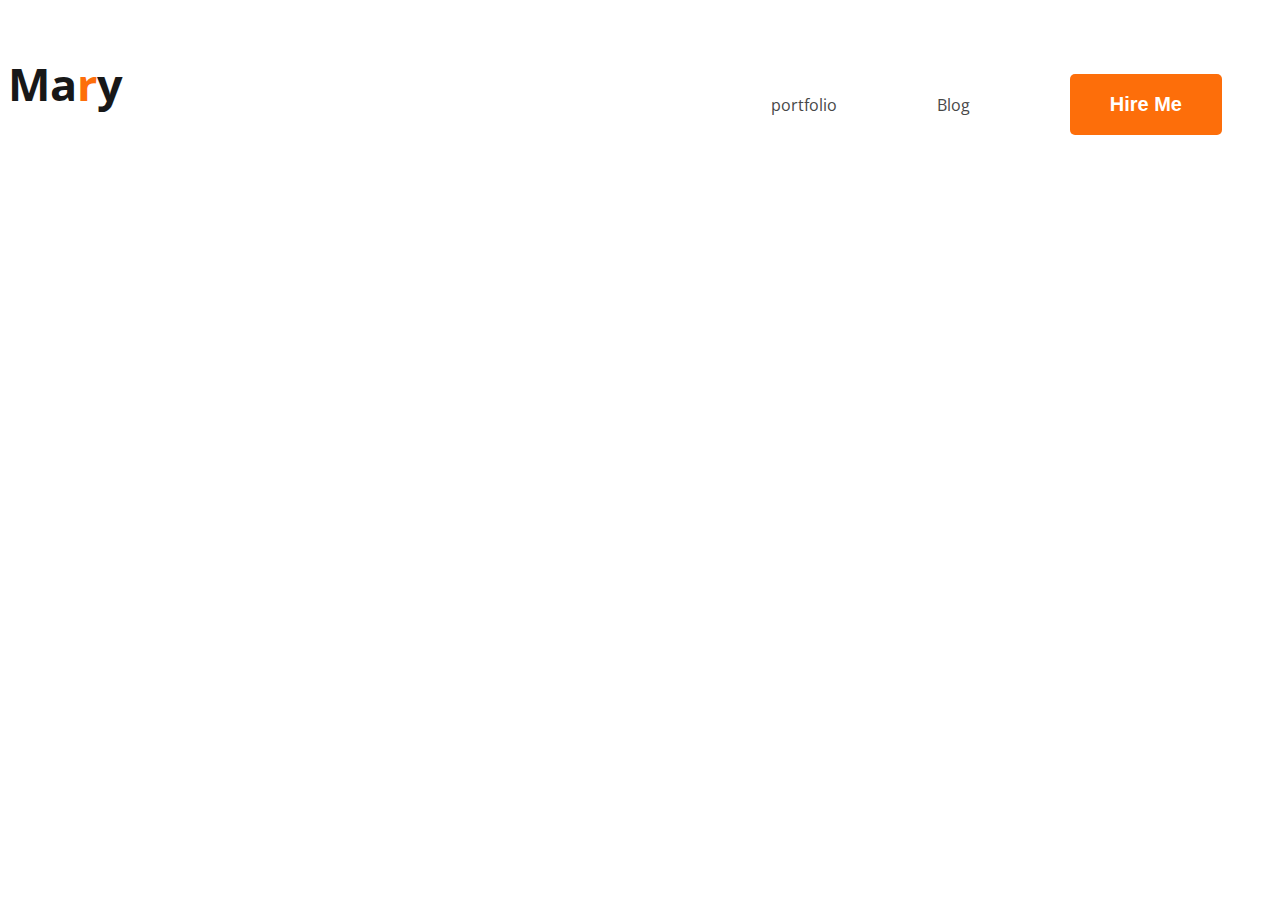
==== index 1.html @ b3625f50 "added nav bar" ====
<!DOCTYPE html>
<html lang="en">

<head>
    <meta charset="UTF-8">
    <meta name="viewport" content="width=device-width, initial-scale=1.0">
    <title>web-developer-portfolio-1</title>
    <link rel="preconnect" href="https://fonts.googleapis.com">
    <link rel="preconnect" href="https://fonts.gstatic.com" crossorigin>
    <link href="https://fonts.googleapis.com/css2?family=Open+Sans:ital@0;1&display=swap" rel="stylesheet">
    <link rel="stylesheet" href="styles/portfolio 1.css">
</head>

<body>
    <header class="header">
        <nav>
            <h3 class="nav-title">Ma<span class="text-primary">r</span>y</h3>
            <ul>
                <li><a href="">portfolio</a></li>
                <li><a href="">Blog</a></li>
                <li><button class="btn-primary">Hire Me</button></li>
            </ul>
        </nav>
    </header>
    <main>

    </main>
    <footer>

    </footer>
</body>

</html>
---- styles/portfolio 1.css ----
/* common shared style */
body{
    font-family: "Open Sans", sans-serif;
  font-optical-sizing: auto;
  font-weight: 400;
  font-style: normal;
  font-variation-settings:
    "wdth" 100;
}
.text-primary{
    color: #FD6E0A;
}
.btn-primary{
    border-radius: 5px;
    font-weight: bold;
    background-color: #FD6E0A;
    color: #FFFFFF;
    border: 0;
    font-size: 20px;
    padding: 19px 40px;
}
  
/* nav related styles */
nav{
    display: flex;
    justify-content: space-between;

}
.nav-title{
color:#181818;
font-size: 45px;
font-weight: extrabold;
}
nav>ul{
    display: flex;
    align-items: center;
}
nav li {
list-style: none;
    margin: 50px;
}
nav a{
    text-decoration: none;
    color: #474747
}
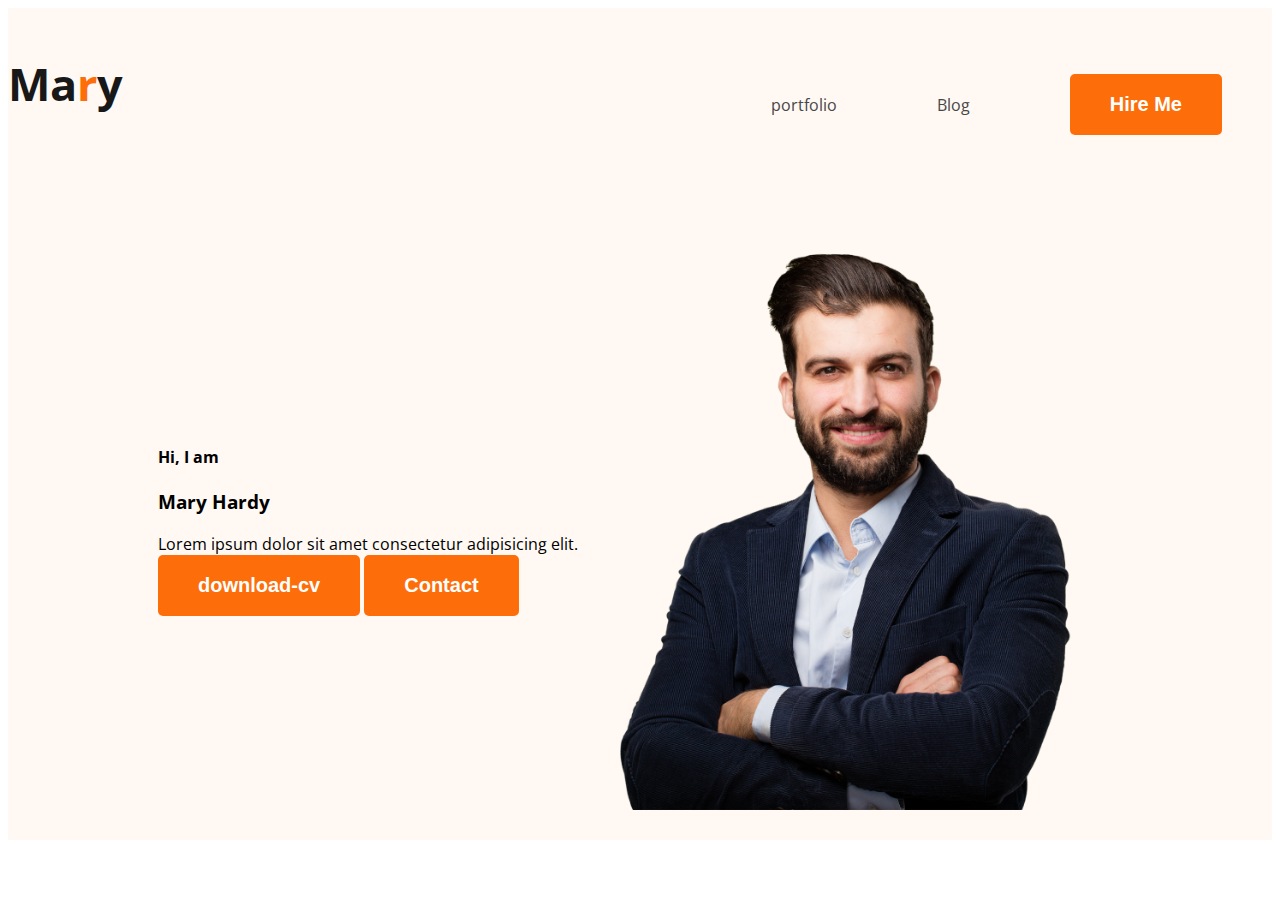
==== commit 6da0fa5c: "added banner" ====
--- a/index 1.html
+++ b/index 1.html
@@ -21,6 +21,16 @@
                 <li><button class="btn-primary">Hire Me</button></li>
             </ul>
         </nav>
+        <div class="banner">
+            <div class="banner-content">
+                <h4 class="banner-greting">Hi, I am</h4>
+                <h3 class="banner-title">Mary Hardy</h3>
+                <div class="banner-description">Lorem ipsum dolor sit amet consectetur adipisicing elit.</div>
+                <button class="btn-primary">download-cv</button>
+                <button class="btn-primary">Contact</button>
+            </div>
+            <img class="profile-pic" src="images/hardy.png" alt="">
+        </div>
     </header>
     <main>
 
--- a/styles/portfolio 1.css
+++ b/styles/portfolio 1.css
@@ -43,3 +43,15 @@
     text-decoration: none;
     color: #474747
 }
+/* header related styles */
+.header{
+    background-color: #FFF8F3;
+}
+.banner{
+    padding: 30px 30px 30px 150px;
+    display: flex;
+    align-items: center;
+}
+.banner .profile-pic{
+    width: 500px;
+}
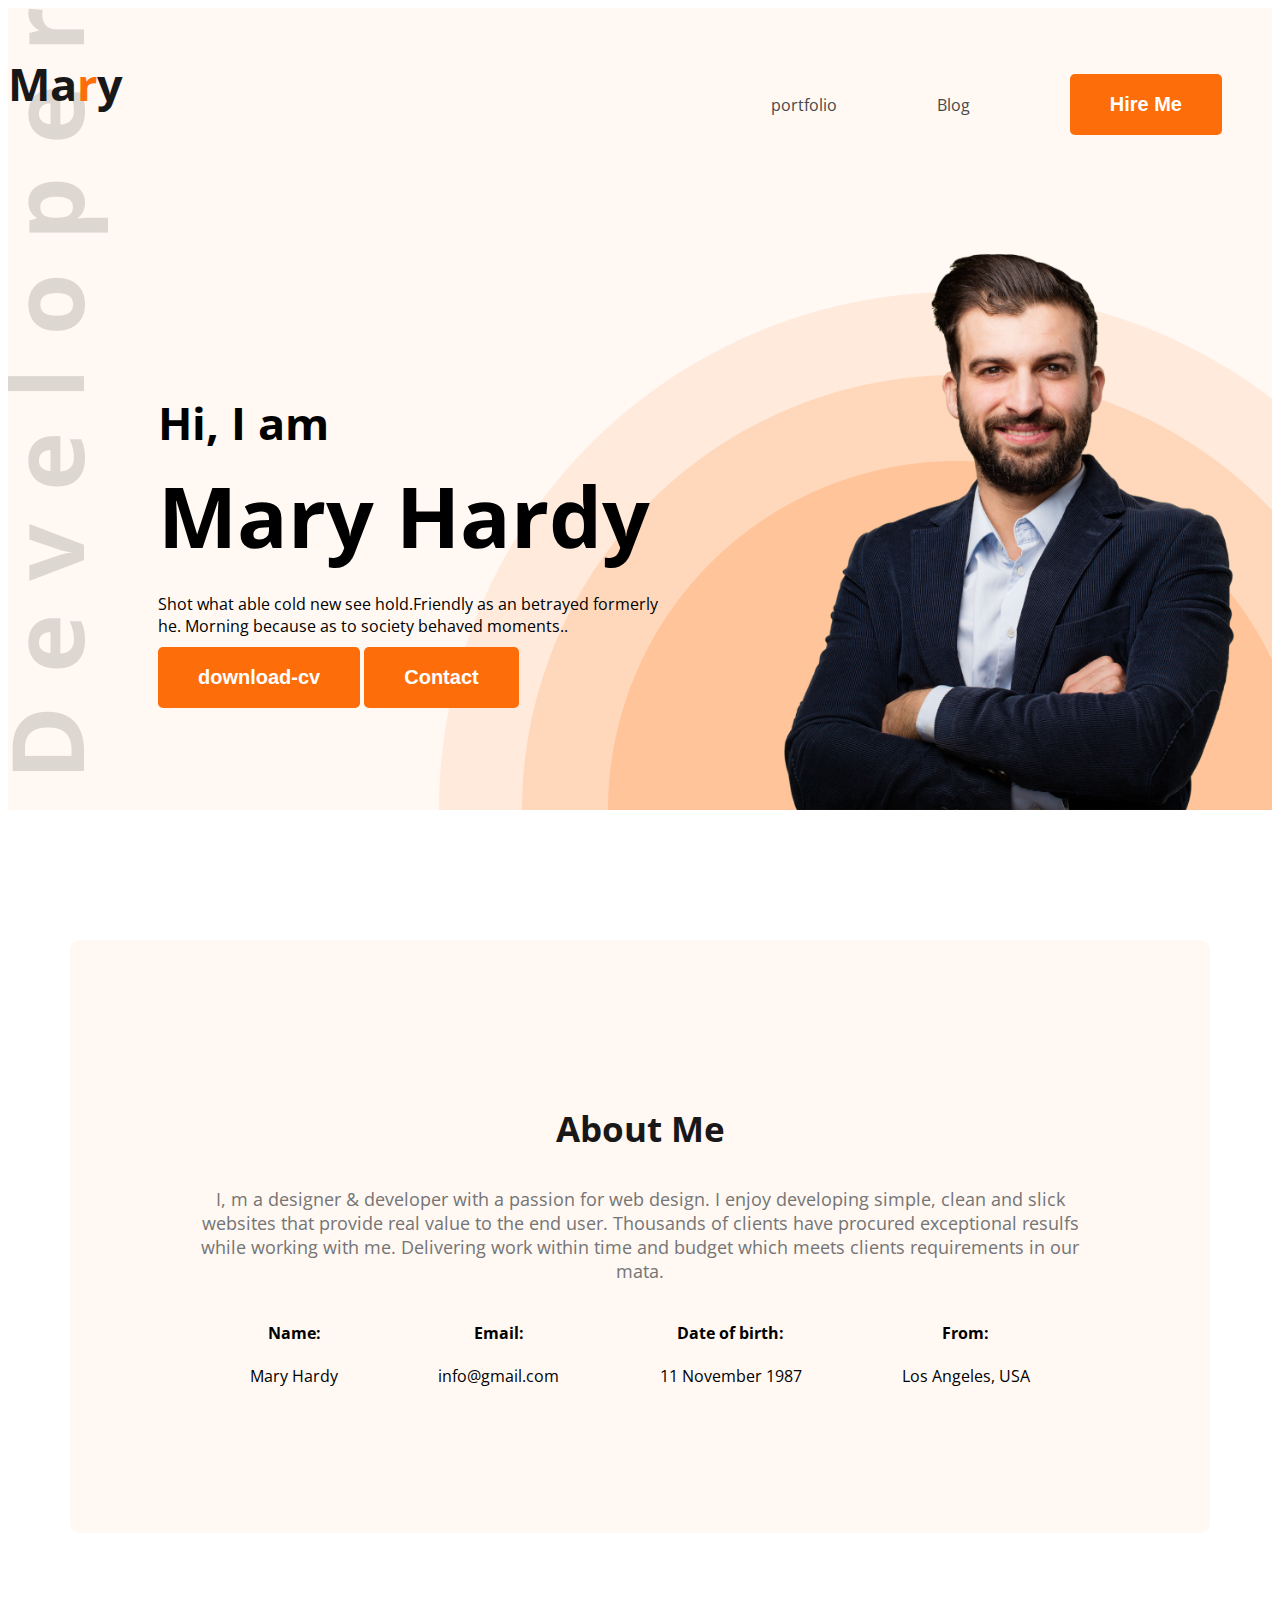
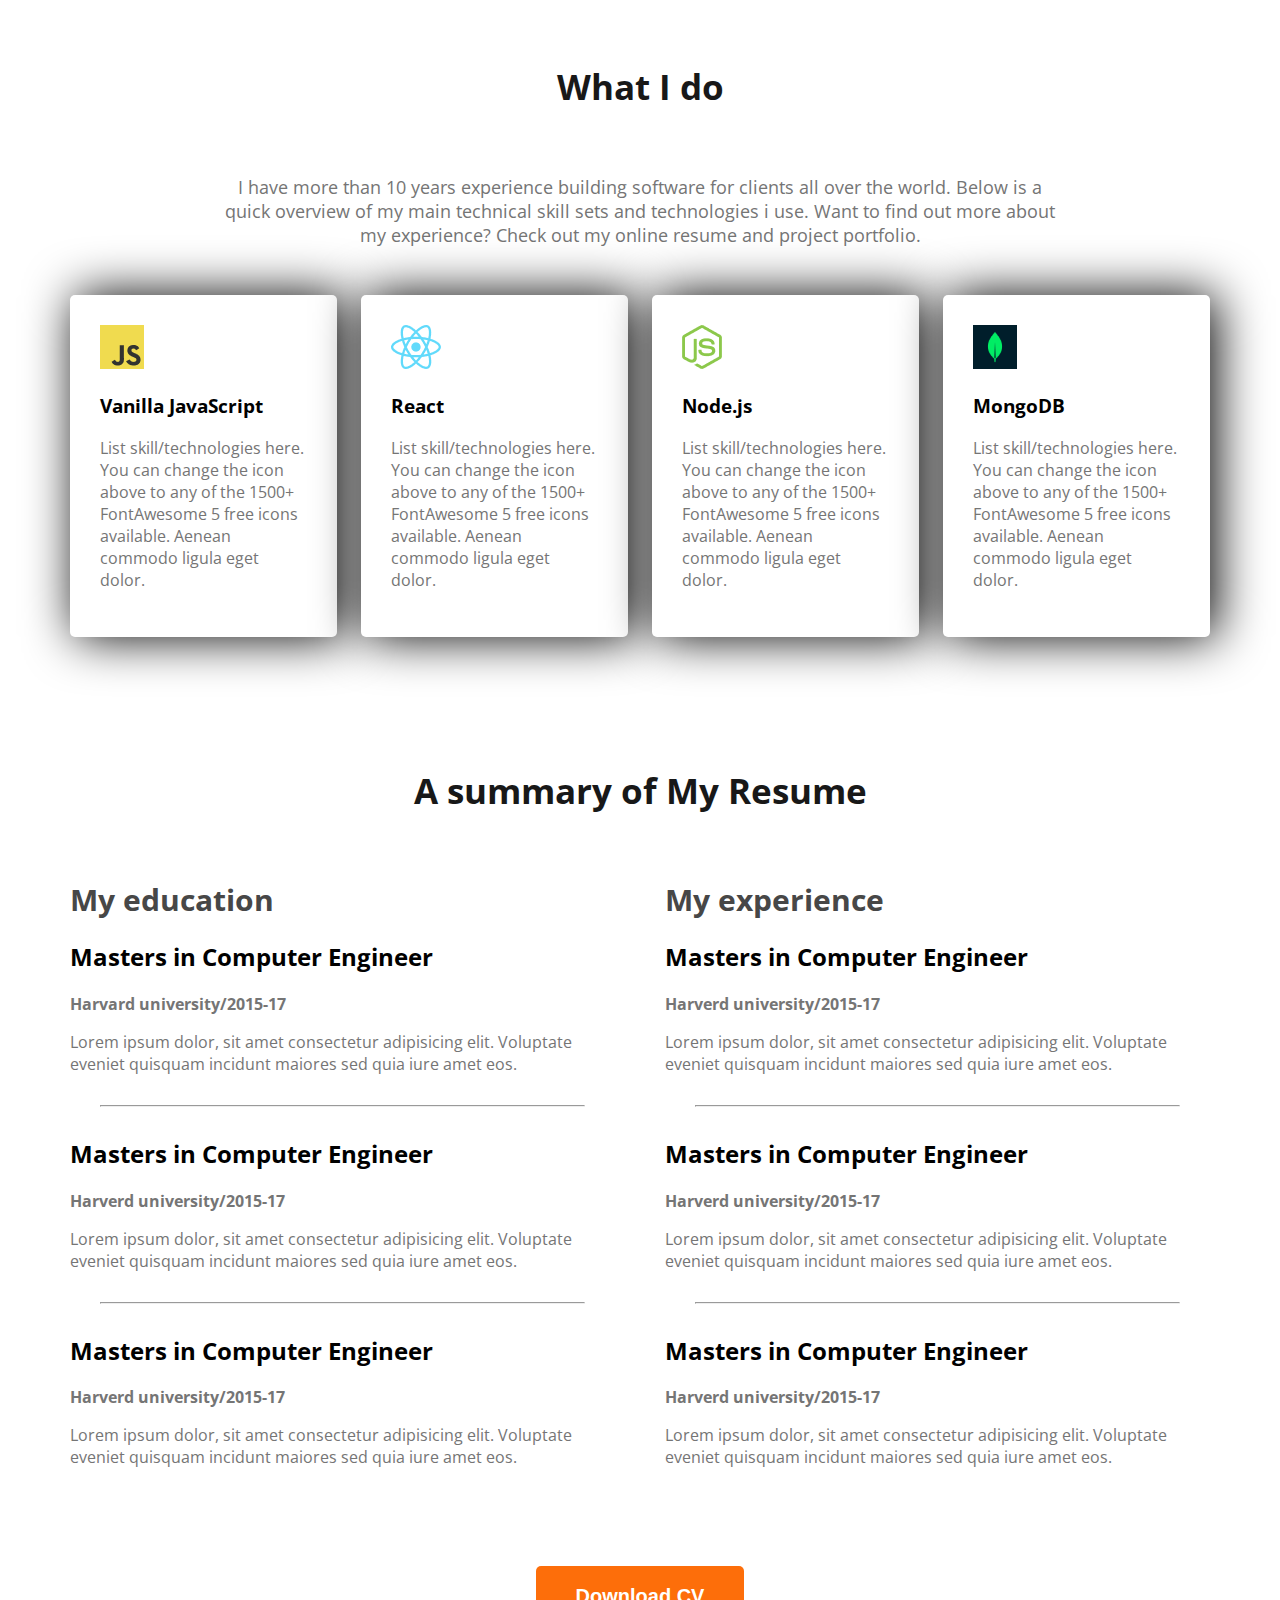
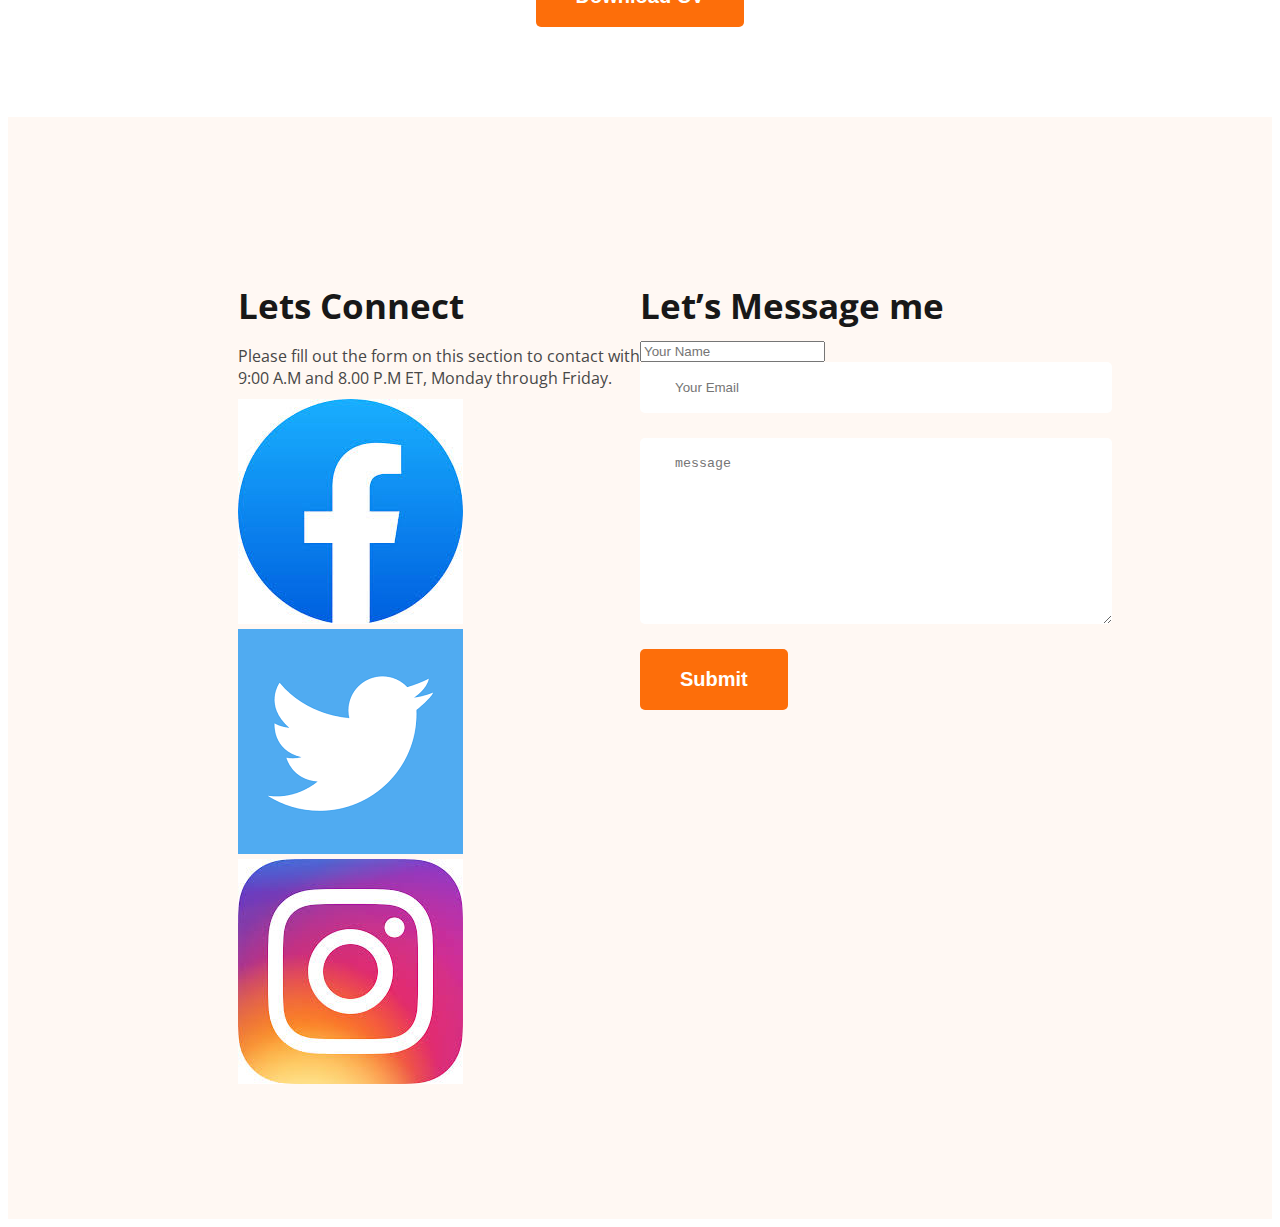
==== commit dba63629: "finised the Merry  Hardy" ====
--- a/index 1.html
+++ b/index 1.html
@@ -23,9 +23,10 @@
         </nav>
         <div class="banner">
             <div class="banner-content">
-                <h4 class="banner-greting">Hi, I am</h4>
+                <h4 class="banner-greeting">Hi, I am</h4>
                 <h3 class="banner-title">Mary Hardy</h3>
-                <div class="banner-description">Lorem ipsum dolor sit amet consectetur adipisicing elit.</div>
+                <div class="banner-description">Shot what able cold new see hold.Friendly as an betrayed formerly he.
+                    Morning because as to society behaved moments..</div>
                 <button class="btn-primary">download-cv</button>
                 <button class="btn-primary">Contact</button>
             </div>
@@ -33,9 +34,134 @@
         </div>
     </header>
     <main>
-
+        <section class="about">
+            <h3 class="section-title">About Me</h3>
+            <p class="section-description">I, m a designer & developer with a passion for web design. I enjoy developing
+                simple, clean and slick websites that provide real value to the end user. Thousands of clients have
+                procured exceptional resulfs while working with me. Delivering work within time and budget which meets
+                clients requirements in our mata.</p>
+            <div class="about-info-container">
+                <div class="about-info">
+                    <h4 class="info-title">Name:</h4>
+                    <p class="info-description">Mary Hardy</p>
+                </div>
+                <div class="about-info">
+                    <h4 class="info-title">Email:</h4>
+                    <p class="info-description">info@gmail.com</p>
+                </div>
+                <div class="about-info">
+                    <h4 class="info-title">Date of birth:</h4>
+                    <p class="info-description">11 November 1987</p>
+                </div>
+                <div class="about-info">
+                    <h4 class="info-title">From:</h4>
+                    <p class="info-description">Los Angeles, USA</p>
+                </div>
+            </div>
+        </section>
+        <Section>
+            <h3 class="section-title">What I do</h3>
+            <p id="what-i-do-description" class="section-description">I have more than 10 years experience building
+                software for clients all over the world. Below is a quick overview of my main technical skill sets and
+                technologies i use. Want to find out more about my experience? Check out my online resume and project
+                portfolio.</p>
+            <div class="skills-container">
+                <div class="skill">
+                    <img src="images/icons/js.png" alt="">
+                    <h3 class="skill-title">Vanilla JavaScript</h3>
+                    <p class="skill-description">List skill/technologies here. You can change the icon above to any of
+                        the 1500+ FontAwesome 5 free icons available. Aenean commodo ligula eget dolor.</p>
+                </div>
+                <div class="skill">
+                    <img src="images/icons/react.png" alt="">
+                    <h3 class="skill-title">React</h3>
+                    <p class="skill-description">List skill/technologies here. You can change the icon above to any of
+                        the 1500+ FontAwesome 5 free icons available. Aenean commodo ligula eget dolor.</p>
+                </div>
+                <div class="skill">
+                    <img src="images/icons/nodejs.png" alt="">
+                    <h3 class="skill-title">Node.js</h3>
+                    <p class="skill-description">List skill/technologies here. You can change the icon above to any of
+                        the 1500+ FontAwesome 5 free icons available. Aenean commodo ligula eget dolor.</p>
+                </div>
+                <div class="skill">
+                    <img src="images/icons/mongo.png" alt="">
+                    <h3 class="skill-title">MongoDB</h3>
+                    <p class="skill-description">List skill/technologies here. You can change the icon above to any of
+                        the 1500+ FontAwesome 5 free icons available. Aenean commodo ligula eget dolor.</p>
+                </div>
+            </div>
+        </Section>
+                <section>
+                    <h3 class="section-title">A summary of My Resume</h3>
+                   <div class="resume-container">
+                    <div class="resume-column">
+                        <h3 class="resume-column-title">My education</h3>
+                        <div class="resume-item">
+                            <h2 class="resume-item-title">Masters in Computer Engineer</h2>
+                            <h3 class="resume-item-institute">Harvard university/2015-17</h3>
+                            <p class="resume-item-description">Lorem ipsum dolor, sit amet consectetur adipisicing elit. Voluptate eveniet quisquam incidunt maiores sed quia iure amet eos.</p>
+                        </div>
+                    <hr>
+                        <div class="resume-item">
+                            <h2 class="resume-item-title">Masters in Computer Engineer</h2>
+                            <h3 class="resume-item-institute">Harverd university/2015-17</h3>
+                            <p class="resume-item-description">Lorem ipsum dolor, sit amet consectetur adipisicing elit. Voluptate eveniet quisquam incidunt maiores sed quia iure amet eos.</p>
+                        </div>
+                    <hr>
+                        <div class="resume-item">
+                            <h2 class="resume-item-title">Masters in Computer Engineer</h2>
+                            <h3 class="resume-item-institute">Harverd university/2015-17</h3>
+                            <p class="resume-item-description">Lorem ipsum dolor, sit amet consectetur adipisicing elit. Voluptate eveniet quisquam incidunt maiores sed quia iure amet eos.</p>
+                        </div>
+                        </div>
+                    
+                    <div class="resume-column">
+                        <h3 class="resume-column-title">My experience</h3>
+                        <div class="resume-item">
+                            <h2 class="resume-item-title">Masters in Computer Engineer</h2>
+                            <h3 class="resume-item-institute">Harverd university/2015-17</h3>
+                            <p class="resume-item-description">Lorem ipsum dolor, sit amet consectetur adipisicing elit. Voluptate eveniet quisquam incidunt maiores sed quia iure amet eos.</p>
+                        </div>
+                    <hr>
+                        <div class="resume-item">
+                            <h2 class="resume-item-title">Masters in Computer Engineer</h2>
+                            <h3 class="resume-item-institute">Harverd university/2015-17</h3>
+                            <p class="resume-item-description">Lorem ipsum dolor, sit amet consectetur adipisicing elit. Voluptate eveniet quisquam incidunt maiores sed quia iure amet eos.</p>
+                        </div>
+                    <hr>
+                        <div class="resume-item">
+                            <h2 class="resume-item-title">Masters in Computer Engineer</h2>
+                            <h3 class="resume-item-institute">Harverd university/2015-17</h3>
+                            <p class="resume-item-description">Lorem ipsum dolor, sit amet consectetur adipisicing elit. Voluptate eveniet quisquam incidunt maiores sed quia iure amet eos.</p>
+                        </div>
+                    </div>
+                    </div>
+                    <div class="download-cv">
+                        <button class="btn-primary"><i class="fa-solid fa-download"></i> Download CV</button>
+                    </div>
+                </section>
     </main>
     <footer>
+        <div class="footer-column">
+            <h3 class="footer-title">Lets Connect</h3>
+            <p class="footer-description">Please fill out the form on this section to contact with me or call between 9:00 A.M and 8.00 P.M ET, Monday through Friday.</p>
+            <div class="social-link">
+                <a href=""><img src="images/facebook download.jpg" alt=""></a>
+                <a href=""><img src="images/twittwer download (2).png" alt=""></a>
+                <a href=""><img src="images/Instagram download.jpg" alt=""></a>
+            </div>
+        </div>
+
+        <div class="footer-column">
+            <h3 class="footer-title">Let’s Message me</h3>
+            <form action="" class="contact">
+                <input type=" " placeholder="Your Name" name="" id="">
+                <input type="email" placeholder="Your Email" id="">
+                <textarea name="" placeholder="message" cols="30" rows="10"></textarea>
+                <button class="btn-primary" type="submit">Submit</button>
+            </form>
+        </div>
 
     </footer>
 </body>
--- a/styles/portfolio 1.css
+++ b/styles/portfolio 1.css
@@ -46,12 +46,165 @@
 /* header related styles */
 .header{
     background-color: #FFF8F3;
+    background-image: url('../images/header_bg.png'), url('../images/developer.png');
+    background-repeat: no-repeat;
+    background-position: bottom right, top left;
 }
 .banner{
-    padding: 30px 30px 30px 150px;
+    padding: 30px 30px 0px 150px;
     display: flex;
     align-items: center;
+    justify-content: space-between;
+}
+.banner-content{
+    max-width: 500px;
 }
 .banner .profile-pic{
     width: 500px;
 }
+.banner-greeting{
+    font-size: 45px;
+    margin-bottom: 0px;
+}
+.banner-title{
+    font-size: 84px;
+    font-weight: bold;
+    margin-top: 5px;
+    margin-bottom: 20px;
+}
+.banner-description{
+    margin-bottom: 10px;
+}
+/* main section related styles */
+main{
+    max-width: 1140px;
+    margin: 0px auto;
+}
+
+main section{
+margin-top: 130px;
+}
+
+/* about section related styles */
+.about{
+    padding: 130px;
+    background-color: #FFF8F3;
+    border-radius: 10px;
+    margin:130px 0px;
+}
+.about-info-container{
+    display:flex;
+    justify-content: space-around;
+}
+.about-info{
+    text-align: center;
+}
+.section-title{
+    color:#181818;
+    font-size: 35px;
+    font-weight: bold;
+    text-align: center;
+}
+.section-description{
+    color: #757575;
+    font-size: 18px;
+    font-weight: regular;
+    text-align: center;
+}
+/* skill related styles */
+#what-i-do-description{
+    padding: 30px 150px;
+}
+.skills-container{
+    display: flex;
+    gap: 24px;
+}
+.skill{
+    padding: 30px;
+    box-shadow: 6px 0px 50px 0px;
+    background-color: #FFFFFF;
+    border-radius: 5px;
+}
+
+.skill-description{
+color:#757575;
+font-size: 16px;
+font-weight: regular;
+}
+/* resume related styles */
+.resume-column-title{
+    color:#181818;
+    font-size: 35px;
+    font-weight: bold;
+}
+
+.resume-container{
+    display: flex;
+    gap: 50px;
+}
+
+.resume-column-title{
+    color: #474747;
+    font-size: 30px;
+    font-weight: bold;
+    margin-bottom: 20px;
+}
+.resume-item-institute{
+    color:#757575;
+    font-size: 16px;
+    font-weight: regular;
+    margin-bottom: 10px;
+}
+.resume-item-description{
+    color:#757575;
+    font-size: 16px;
+    font-weight: regular;
+}
+.resume-container hr{
+    margin: 30px;
+}
+.download-cv{
+    text-align: center;
+    margin-top: 82px;
+}
+/* footer related styles */
+footer{
+    display: flex;
+    background-color: #FFF8F3;
+    padding: 130px 230px;
+    margin-top: 90px;
+}
+.footer-title{
+    font-size: 35px;
+    font-weight: bold;
+    color: #181818;
+    margin-bottom: 10px;
+}
+.footer-description{
+  color:  #474747;
+  font-size: 16px;
+  font-weight: regular;
+  width: 556px;
+  margin-bottom: 10px;
+}
+.social-link{
+
+    margin-right: 24px;
+
+}
+.footer-column{
+    width: 50%;
+    justify-content: space-around;
+}
+.contact input[type="text"],
+.contact input[type="email"],
+textarea{
+    display: block;
+    margin-bottom: 25px;
+    padding: 18px 35px;
+    color: #757575;
+    border-radius: 5px;
+    background-color: #fff;
+    width: 100%;
+    border: 0px;
+}